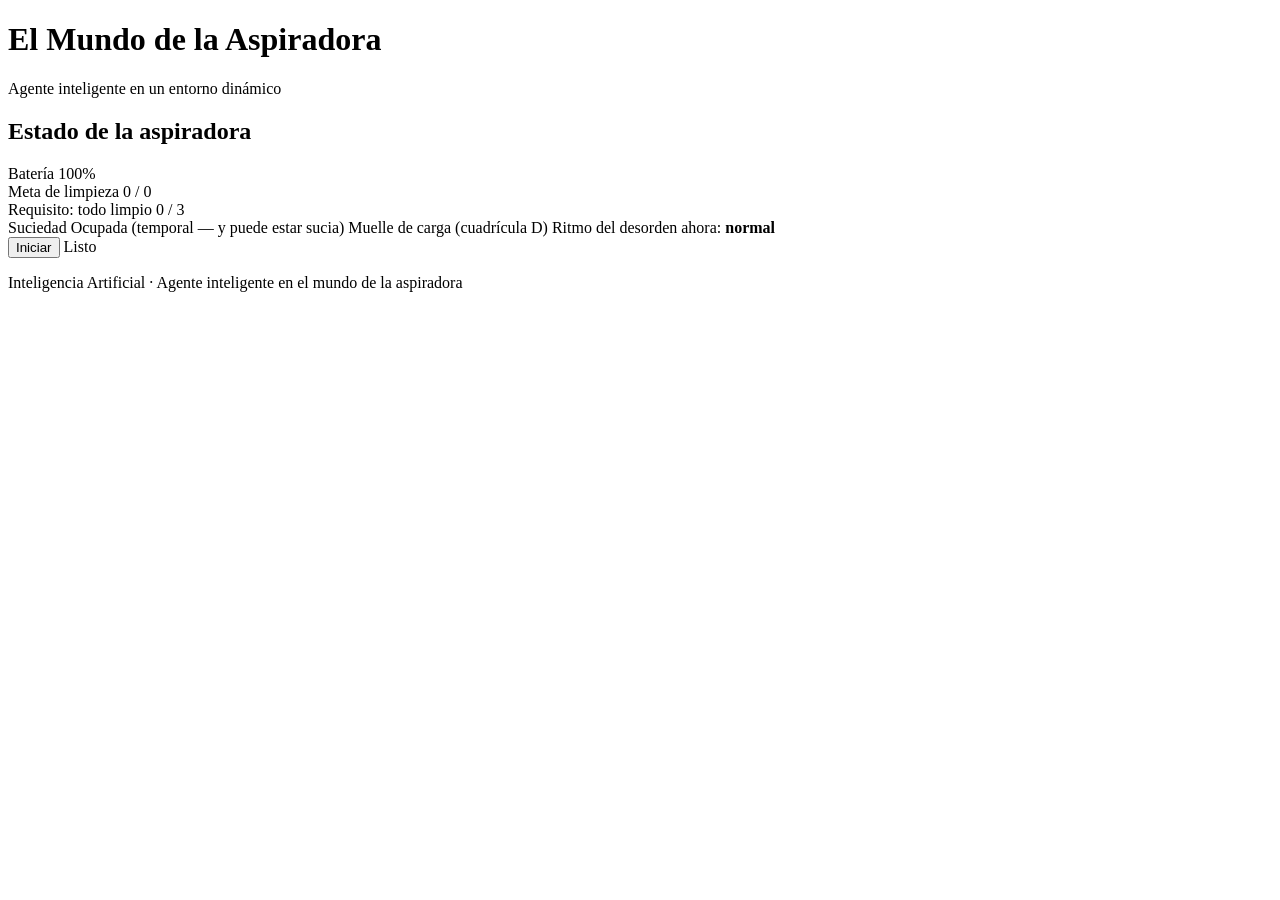
==== index.html @ cfe046f5 "Entrega final Listo para la entrega" ====
<!DOCTYPE html>
<html lang="es">
<head>
<meta charset="utf-8">
<meta name="viewport" content="width=device-width, initial-scale=1">
<title>El Mundo de la Aspiradora — Agente Inteligente</title>
<link rel="stylesheet" href="css/estilos.css">
</head>
<body>

<header class="cabecera">
  <h1>El Mundo de la Aspiradora</h1>
  <p>Agente inteligente en un entorno din&aacute;mico</p>
</header>

<!-- ----------------------------------------------------------------- -->
<!-- Vista principal: solo el escenario y el bot&oacute;n de iniciar    -->
<!-- ----------------------------------------------------------------- -->
<section class="escena">
  <div class="mundo" id="mundo"><!-- generado por js/ui.js --></div>

  <div class="tarjeta">
    <h2>Estado de la aspiradora</h2>

    <div class="barras">
      <div class="barra-bloque">
        <div class="barra-titulo">
          <span>Bater&iacute;a</span>
          <span id="bateriaTexto">100%</span>
        </div>
        <div class="barra"><div class="relleno bateria" id="bateriaBarra"></div></div>
      </div>
      <div class="barra-bloque">
        <div class="barra-titulo">
          <span>Meta de limpieza</span>
          <span id="metaTexto">0 / 0</span>
        </div>
        <div class="barra"><div class="relleno meta" id="metaBarra"></div></div>
      </div>
      <div class="barra-bloque">
        <div class="barra-titulo">
          <span>Requisito: todo limpio</span>
          <span id="limpiasTexto">0 / 3</span>
        </div>
        <div class="barra"><div class="relleno limpias" id="limpiasBarra"></div></div>
      </div>
    </div>

    <div class="leyenda">
      <span><i class="punto sucio"></i> Suciedad</span>
      <span><i class="punto ocupado"></i> Ocupada (temporal &mdash; y puede estar sucia)</span>
      <span><i class="punto muelle"></i> Muelle de carga (cuadr&iacute;cula D)</span>
      <span class="ritmo-actual">Ritmo del desorden ahora: <b id="ritmoActual">normal</b></span>
    </div>
  </div>

  <div class="mandos">
    <button id="btnIniciar" class="principal grande" type="button">Iniciar</button>
    <span class="etiqueta-estado" id="etiquetaEstado">Listo</span>
  </div>

  <p class="resultado-escena" id="resultadoEscena"></p>
</section>

<!--
  Los ajustes, las metricas y la tabla de percepciones siguen aqui, pero
  ocultos: la pantalla de uso es solo el escenario y el boton. Los valores
  configurables que pide el enunciado se leen de estos controles, asi que no
  se borran; para volver a mostrarlos basta con quitar el atributo hidden.
-->
<main class="disposicion" id="detalles" hidden>

  <!-- ------------------------------------------------------------- -->
  <!-- Panel de configuracion                                         -->
  <!-- ------------------------------------------------------------- -->
  <section class="panel" aria-label="Configuraci&oacute;n">

    <h2>Configuraci&oacute;n</h2>
    <p class="ayuda">El bot&oacute;n <b>Iniciar</b> sortea siempre un escenario nuevo. Estos ajustes sirven para fijar un caso concreto y estudiarlo.</p>

    <div class="campo">
      <label for="inicio">a) Localizaci&oacute;n inicial de la aspiradora</label>
      <select id="inicio">
        <option value="aleatoria" selected>Aleatoria</option>
        <option value="A">Cuadr&iacute;cula A</option>
        <option value="B">Cuadr&iacute;cula B</option>
        <option value="C">Cuadr&iacute;cula C</option>
      </select>
    </div>

    <div class="campo">
      <label for="suciedad">b) Suciedad inicial</label>
      <select id="suciedad">
        <option value="aleatoria" selected>Aleatoria</option>
        <option value="todas">Las tres cuadr&iacute;culas</option>
        <option value="dos">Dos cuadr&iacute;culas</option>
        <option value="una">Una sola cuadr&iacute;cula</option>
        <option value="ninguna">Ninguna</option>
      </select>
    </div>

    <div class="campo">
      <label for="intentos">c) Intentos sin encontrar suciedad para finalizar</label>
      <div class="fila-rango">
        <input type="range" id="intentos" min="1" max="25" value="16">
        <output id="intentosValor">16</output>
      </div>
    </div>

    <div class="campo">
      <label for="plano">Distribuci&oacute;n de las cuadr&iacute;culas</label>
      <select id="plano">
        <option value="aleatorio" selected>Aleatoria &mdash; se sortea en cada corrida</option>
        <option value="fijo">Fija &mdash; A, B, C con D encima de B</option>
      </select>
      <p class="ayuda">Se barajan las tres habitaciones y se sortea de cu&aacute;l cuelga el muelle. As&iacute; el agente no puede dar por sabido el plano: tiene que orientarse en el que le toque.</p>
    </div>

    <div class="campo">
      <label for="obstaculo">Cuadr&iacute;cula ocupada (obst&aacute;culo)</label>
      <select id="obstaculo">
        <option value="aleatorio" selected>Aleatoria &mdash; puede no haber ninguna</option>
        <option value="aleatorio-siempre">Aleatoria &mdash; siempre hay una</option>
        <option value="ninguno">Ninguna</option>
        <option value="A">Fija en A</option>
        <option value="B">Fija en B</option>
        <option value="C">Fija en C</option>
      </select>
      <p class="ayuda">Bloquea el paso: la aspiradora choca y no puede cruzarla. Que est&eacute; ocupada <b>no significa que est&eacute; limpia</b> &mdash; la suciedad sigue ah&iacute;, y puede ensuciarse m&aacute;s mientras tanto.</p>
    </div>

    <div class="campo">
      <label for="duracionBloqueo">Duraci&oacute;n del bloqueo</label>
      <select id="duracionBloqueo">
        <option value="temporal" selected>Temporal &mdash; dura un tiempo aleatorio</option>
        <option value="permanente">Permanente &mdash; no se levanta nunca</option>
      </select>
      <p class="ayuda">El bloqueo no est&aacute; todo el tiempo: dura entre 4 y 12 pasos, se libera, y m&aacute;s adelante puede volver a surgir en otra cuadr&iacute;cula.</p>
    </div>

    <div class="campo">
      <label for="ritmo">Ritmo al que aparece basura</label>
      <select id="ritmo">
        <option value="baja">Poco desorden</option>
        <option value="media" selected>Desorden normal</option>
        <option value="alta">Mucho desorden</option>
        <option value="nunca">Ninguno &mdash; entorno est&aacute;tico</option>
      </select>
      <p class="ayuda">No es una cadencia fija: el mundo va por <b>rachas y calmas</b>, y esto es solo la media alrededor de la que oscila. Limpiar una cuadr&iacute;cula no la deja limpia para siempre.</p>
    </div>

    <div class="campo">
      <label for="meta">Meta de limpieza</label>
      <select id="meta">
        <option value="aleatoria" selected>Aleatoria (entre 5 y 12)</option>
        <option value="4">4 unidades</option>
        <option value="6">6 unidades</option>
        <option value="8">8 unidades</option>
        <option value="12">12 unidades</option>
      </select>
      <p class="ayuda">Es la carga de trabajo de la sesi&oacute;n. Cumplida la meta deja de aparecer desorden, y el agente da una ronda final: solo se recoge cuando adem&aacute;s ha comprobado que <b>A, B y C est&aacute;n limpias a la vez</b>.</p>
    </div>

    <div class="campo">
      <label for="velocidad">Velocidad de la simulaci&oacute;n</label>
      <div class="fila-rango">
        <input type="range" id="velocidad" min="60" max="1400" step="20" value="500">
        <output id="velocidadValor">500 ms</output>
      </div>
    </div>

    <div class="botones">
      <button id="btnNuevo" class="secundario" type="button">Nuevo mundo</button>
      <button id="btnPaso" class="secundario" type="button">Paso a paso</button>
      <button id="btnReiniciar" class="secundario" type="button">Reiniciar</button>
      <button id="btnEjecutar" class="secundario" type="button">Ejecutar este</button>
    </div>

    <p class="semilla">Semilla del escenario: <code id="semilla">—</code></p>
  </section>

  <!-- ------------------------------------------------------------- -->
  <!-- Escenario y resultados                                         -->
  <!-- ------------------------------------------------------------- -->
  <section class="escenario">

    <div class="tarjeta" id="tarjetaResultado" hidden>
      <h2 id="tituloResultado">—</h2>
      <p id="detalleResultado">—</p>
    </div>

    <div class="tarjeta">
      <h2>Medida de rendimiento</h2>
      <p class="ayuda formula">
        Un punto por cada cuadr&iacute;cula que est&eacute; limpia en cada uno de los
        <b id="horizonteTexto">60</b> pasos de tiempo evaluados, menos 1 punto por cada movimiento.
        En un entorno din&aacute;mico esto no premia <i>haber limpiado</i> una vez, sino
        <b>mantener limpio</b> el espacio a lo largo del tiempo.
      </p>
      <div class="marcadores">
        <div class="marcador destacado">
          <span class="valor" id="mRendimiento">0</span>
          <span class="nombre">Rendimiento</span>
        </div>
        <div class="marcador">
          <span class="valor" id="mPasos">0</span>
          <span class="nombre">Pasos</span>
        </div>
        <div class="marcador">
          <span class="valor" id="mAspirados">0</span>
          <span class="nombre">Aspirados</span>
        </div>
        <div class="marcador">
          <span class="valor" id="mMovimientos">0</span>
          <span class="nombre">Movimientos</span>
        </div>
        <div class="marcador">
          <span class="valor" id="mChoques">0</span>
          <span class="nombre">Choques</span>
        </div>
        <div class="marcador">
          <span class="valor" id="mRecargas">0</span>
          <span class="nombre">Recargas</span>
        </div>
        <div class="marcador">
          <span class="valor" id="mBasura">0</span>
          <span class="nombre">Basura nueva</span>
        </div>
        <div class="marcador">
          <span class="valor" id="mBloqueos">0</span>
          <span class="nombre">Bloqueos</span>
        </div>
        <div class="marcador">
          <span class="valor" id="mLimpias">0/3</span>
          <span class="nombre">Limpias ahora</span>
        </div>
        <div class="marcador">
          <span class="valor" id="mMeta">0</span>
          <span class="nombre">Meta sorteada</span>
        </div>
      </div>
    </div>

    <div class="tarjeta">
      <h2>Secuencia de percepciones</h2>
      <div class="tabla-envoltura">
        <table class="tabla-percepciones">
          <thead>
            <tr>
              <th class="col-paso">#</th>
              <th>Secuencia de percepciones</th>
              <th>Acci&oacute;n</th>
              <th>Efecto en el mundo</th>
            </tr>
          </thead>
          <tbody id="cuerpoTabla">
            <tr class="vacia"><td colspan="4">Pulsa <b>Iniciar</b> para comenzar.</td></tr>
          </tbody>
        </table>
      </div>
    </div>

    <div class="tarjeta">
      <h2>Funci&oacute;n del agente</h2>
      <pre class="codigo">funci&oacute;n AGENTE-ASPIRADORA([localizaci&oacute;n, estado, bater&iacute;a]) devuelve una acci&oacute;n
  si hubo choque entonces invertir el sentido de avance

  si la bater&iacute;a est&aacute; por debajo del umbral entonces
     si est&aacute; en el muelle entonces devolver <i>Cargar</i>
     de otra forma, avanzar hacia el muelle

  si estado = <i>Sucio</i> entonces
     anotar que ya no consta que todo est&eacute; limpio
     devolver <i>Aspirar</i>

  anotar esta habitaci&oacute;n como vista limpia

  si ya aspir&oacute; las unidades de su meta Y le constan limpias A, B y C entonces
     si est&aacute; en el muelle entonces devolver <i>Nada</i>   (el programa finaliza)
     de otra forma, encaminarse al muelle

  si le constan limpias A, B y C Y le falta bater&iacute;a entonces
     encaminarse al muelle y ponerse a <i>Cargar</i>

  si se alcanz&oacute; el n&uacute;mero de intentos sin suciedad entonces devolver <i>Nada</i>

  de otra forma, elegir a d&oacute;nde ir:
     entre las salidas de esta cuadr&iacute;cula, quedarse con las habitaciones que
     NO le constan limpias; si no queda ninguna, con las habitaciones sin m&aacute;s
     (el muelle no se patrulla); descartar deshacer el paso que acaba de dar
     y, entre las que empaten, elegir <b>al azar</b></pre>
      <p class="ayuda">
        El n&uacute;cleo sigue siendo la regla del enunciado &mdash; <i>si la cuadr&iacute;cula est&aacute; sucia, aspirar;
        de otra forma, cambiar de cuadr&iacute;cula</i>. Pero <b>cambiar de cuadr&iacute;cula ya no es rebotar</b> de
        derecha a izquierda: el plano es una T y el agente decide a d&oacute;nde ir con criterio, yendo a por lo
        que no le consta limpio y eligiendo al azar entre lo que le empata, de modo que no recorre siempre
        el mismo circuito. Para volver al muelle calcula el <b>camino m&aacute;s corto</b>, rodeando lo que sabe
        bloqueado; y si no hay forma de rodearlo, se planta delante del obst&aacute;culo a esperar a que se
        levante en vez de rendirse.
      </p>
      <p class="ayuda">
        Todo eso sale de su <b>modelo interno</b>: d&oacute;nde est&aacute; el muelle, cu&aacute;nta bater&iacute;a le queda, cu&aacute;nta
        suciedad lleva aspirada, contra qu&eacute; ha chocado y <b>qu&eacute; habitaciones le constan limpias</b>. Ese
        &uacute;ltimo dato es el que le permite saber si ya puede recogerse: como solo percibe la cuadr&iacute;cula en la
        que est&aacute;, para afirmar que <i>todo</i> qued&oacute; limpio tiene que haberlas visto limpias todas desde la
        &uacute;ltima vez que encontr&oacute; suciedad.
      </p>
    </div>

  </section>
</main>

<footer class="pie">
  Inteligencia Artificial &middot; Agente inteligente en el mundo de la aspiradora
</footer>

<script src="js/mundo.js"></script>
<script src="js/ui.js"></script>
</body>
</html>
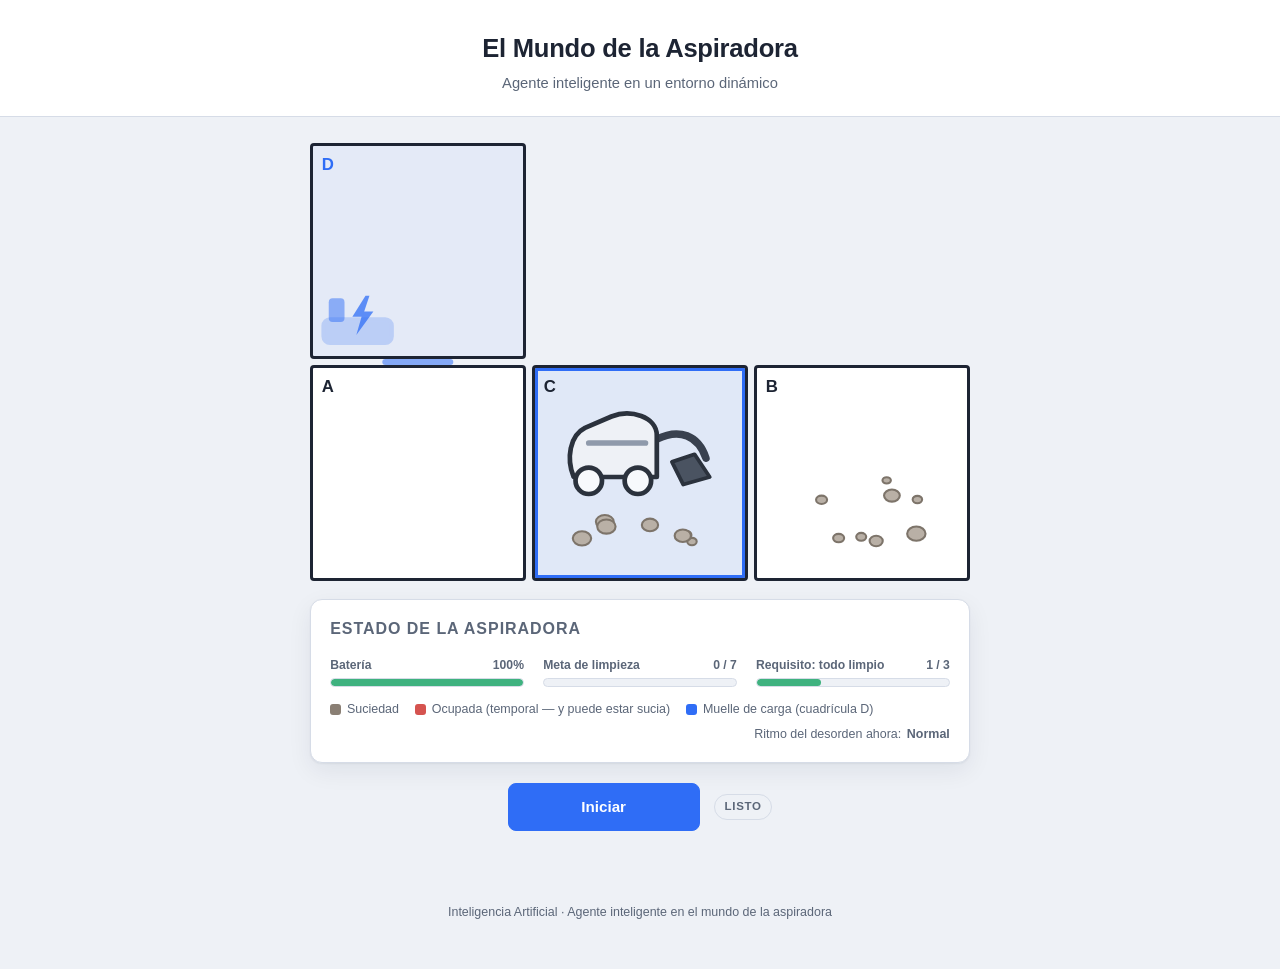
==== commit c993aca2: "Commit final" ====
--- a/index.html
+++ b/index.html
@@ -135,7 +135,7 @@
         <option value="temporal" selected>Temporal &mdash; dura un tiempo aleatorio</option>
         <option value="permanente">Permanente &mdash; no se levanta nunca</option>
       </select>
-      <p class="ayuda">El bloqueo no est&aacute; todo el tiempo: dura entre 4 y 12 pasos, se libera, y m&aacute;s adelante puede volver a surgir en otra cuadr&iacute;cula.</p>
+      <p class="ayuda">El bloqueo no est&aacute; todo el tiempo: dura un n&uacute;mero aleatorio de pasos, se libera, y m&aacute;s adelante puede volver a surgir en otra cuadr&iacute;cula.</p>
     </div>
 
     <div class="campo">
@@ -152,7 +152,7 @@
     <div class="campo">
       <label for="meta">Meta de limpieza</label>
       <select id="meta">
-        <option value="aleatoria" selected>Aleatoria (entre 5 y 12)</option>
+        <option value="aleatoria" selected>Aleatoria</option>
         <option value="4">4 unidades</option>
         <option value="6">6 unidades</option>
         <option value="8">8 unidades</option>
--- a/css/estilos.css
+++ b/css/estilos.css
@@ -0,0 +1,655 @@
+/* estilos.css — Presentacion del simulador del mundo de la aspiradora */
+
+:root {
+  --fondo: #eef1f6;
+  --superficie: #ffffff;
+  --borde: #d6dce7;
+  --texto: #1d2433;
+  --texto-suave: #5b6678;
+  --acento: #2f6df6;
+  --acento-oscuro: #1b4fd0;
+  --sucio: #8a7f74;
+  --limpio: #3fb27f;
+  --ocupado: #d5534f;
+  --sombra: 0 1px 2px rgba(20, 30, 60, .06), 0 8px 24px rgba(20, 30, 60, .07);
+  --radio: 12px;
+}
+
+@media (prefers-color-scheme: dark) {
+  :root {
+    --fondo: #12161f;
+    --superficie: #1a202c;
+    --borde: #2c3444;
+    --texto: #e8ecf4;
+    --texto-suave: #9aa5b8;
+    --acento: #5b8dff;
+    --acento-oscuro: #3f74f0;
+    --sucio: #9d9186;
+    --sombra: 0 1px 2px rgba(0, 0, 0, .3), 0 8px 24px rgba(0, 0, 0, .35);
+  }
+}
+
+* { box-sizing: border-box; }
+
+/* `display: grid` de .disposicion gana al atributo hidden si no se fuerza. */
+[hidden] { display: none !important; }
+
+body {
+  margin: 0;
+  padding: 0 0 3rem;
+  background: var(--fondo);
+  color: var(--texto);
+  font-family: "Segoe UI", Roboto, "Helvetica Neue", Arial, sans-serif;
+  line-height: 1.5;
+}
+
+/* --------------------------------------------------------------- */
+/* Cabecera y estructura                                            */
+/* --------------------------------------------------------------- */
+
+.cabecera {
+  padding: 1.8rem 1.5rem 1.4rem;
+  text-align: center;
+  border-bottom: 1px solid var(--borde);
+  background: var(--superficie);
+}
+
+.cabecera h1 {
+  margin: 0 0 .3rem;
+  font-size: 1.6rem;
+  letter-spacing: -.01em;
+}
+
+.cabecera p {
+  margin: 0;
+  color: var(--texto-suave);
+  font-size: .92rem;
+}
+
+.disposicion {
+  max-width: 1180px;
+  margin: 1.5rem auto 0;
+  padding: 0 1.2rem;
+  display: grid;
+  grid-template-columns: 320px minmax(0, 1fr);
+  gap: 1.2rem;
+  align-items: start;
+}
+
+@media (max-width: 900px) {
+  .disposicion { grid-template-columns: 1fr; }
+}
+
+.panel,
+.tarjeta {
+  background: var(--superficie);
+  border: 1px solid var(--borde);
+  border-radius: var(--radio);
+  box-shadow: var(--sombra);
+  padding: 1.1rem 1.2rem;
+}
+
+.panel { position: sticky; top: 1rem; }
+
+@media (max-width: 900px) {
+  .panel { position: static; }
+}
+
+.escenario { display: grid; gap: 1.2rem; min-width: 0; }
+
+.panel h2,
+.tarjeta h2 {
+  margin: 0 0 .9rem;
+  font-size: 1rem;
+  text-transform: uppercase;
+  letter-spacing: .06em;
+  color: var(--texto-suave);
+}
+
+/* --------------------------------------------------------------- */
+/* Controles                                                        */
+/* --------------------------------------------------------------- */
+
+.campo { margin-bottom: 1.05rem; }
+
+.campo > label {
+  display: block;
+  font-size: .84rem;
+  font-weight: 600;
+  margin-bottom: .35rem;
+}
+
+select,
+input[type="range"] {
+  width: 100%;
+  font: inherit;
+}
+
+select {
+  padding: .45rem .55rem;
+  border-radius: 8px;
+  border: 1px solid var(--borde);
+  background: var(--fondo);
+  color: var(--texto);
+}
+
+.fila-rango {
+  display: flex;
+  align-items: center;
+  gap: .7rem;
+}
+
+.fila-rango output {
+  min-width: 4.2rem;
+  text-align: right;
+  font-variant-numeric: tabular-nums;
+  font-size: .85rem;
+  color: var(--texto-suave);
+}
+
+.ayuda {
+  margin: .4rem 0 0;
+  font-size: .78rem;
+  line-height: 1.45;
+  color: var(--texto-suave);
+}
+
+.botones {
+  display: grid;
+  grid-template-columns: 1fr 1fr;
+  gap: .5rem;
+  margin-top: 1.2rem;
+}
+
+button {
+  font: inherit;
+  font-weight: 600;
+  font-size: .87rem;
+  padding: .55rem .6rem;
+  border-radius: 8px;
+  border: 1px solid var(--borde);
+  background: var(--fondo);
+  color: var(--texto);
+  cursor: pointer;
+  transition: background .15s, border-color .15s, transform .05s;
+}
+
+button:hover:not(:disabled) { border-color: var(--acento); }
+button:active:not(:disabled) { transform: translateY(1px); }
+
+button.principal {
+  background: var(--acento);
+  border-color: var(--acento);
+  color: #fff;
+}
+
+button.principal:hover:not(:disabled) { background: var(--acento-oscuro); }
+
+button:disabled { opacity: .45; cursor: not-allowed; }
+
+button.grande {
+  width: 100%;
+  padding: .7rem;
+  font-size: .95rem;
+  margin-bottom: .1rem;
+}
+
+.semilla {
+  margin: .9rem 0 0;
+  font-size: .75rem;
+  color: var(--texto-suave);
+  text-align: center;
+}
+
+.semilla code {
+  background: var(--fondo);
+  padding: .1rem .35rem;
+  border-radius: 4px;
+}
+
+/* --------------------------------------------------------------- */
+/* Vista principal: solo el escenario y el boton de iniciar         */
+/* --------------------------------------------------------------- */
+
+.escena {
+  max-width: 760px;
+  margin: 1.6rem auto 0;
+  padding: 0 1.2rem;
+  text-align: center;
+}
+
+.mandos {
+  display: flex;
+  align-items: center;
+  justify-content: center;
+  gap: .9rem;
+  margin-top: 1.3rem;
+}
+
+.mandos .grande { width: auto; min-width: 12rem; margin: 0; }
+
+.resultado-escena {
+  margin: 1rem auto 0;
+  max-width: 46rem;
+  min-height: 1.5rem;
+  font-size: .92rem;
+  color: var(--texto-suave);
+}
+
+.resultado-escena.exito { color: var(--limpio); font-weight: 600; }
+.resultado-escena.fallo { color: var(--ocupado); font-weight: 600; }
+
+/* --------------------------------------------------------------- */
+/* El globo de dialogo de la aspiradora                             */
+/* --------------------------------------------------------------- */
+
+.globo {
+  position: absolute;
+  left: 50%;
+  top: 8%;
+  transform: translateX(-50%);
+  z-index: 3;
+  max-width: 92%;
+  padding: .3rem .6rem;
+  border-radius: 10px;
+  background: var(--texto);
+  color: var(--superficie);
+  font-size: .72rem;
+  font-weight: 600;
+  line-height: 1.25;
+  white-space: nowrap;
+  box-shadow: 0 2px 8px rgba(0, 0, 0, .25);
+  animation: aparecer-globo .25s ease-out;
+}
+
+/* La colita que apunta a la aspiradora. */
+.globo::after {
+  content: "";
+  position: absolute;
+  left: 50%;
+  bottom: -5px;
+  transform: translateX(-50%);
+  border-left: 6px solid transparent;
+  border-right: 6px solid transparent;
+  border-top: 6px solid var(--texto);
+}
+
+@keyframes aparecer-globo {
+  from { opacity: 0; transform: translateX(-50%) translateY(4px); }
+  to   { opacity: 1; transform: translateX(-50%) translateY(0); }
+}
+
+.globo.limpiando { background: var(--limpio); }
+.globo.limpiando::after { border-top-color: var(--limpio); }
+.globo.energia   { background: var(--acento); }
+.globo.energia::after   { border-top-color: var(--acento); }
+.globo.choque    { background: var(--ocupado); }
+.globo.choque::after    { border-top-color: var(--ocupado); }
+
+/* --------------------------------------------------------------- */
+/* El mundo                                                         */
+/* --------------------------------------------------------------- */
+
+/*
+ * El plano se sortea en cada corrida y forma una T o una L. Cada cuadricula
+ * se coloca en su fila y columna desde js/ui.js.
+ */
+.mundo {
+  display: grid;
+  grid-template-columns: repeat(3, 1fr);
+  grid-template-rows: repeat(2, auto);
+  gap: 6px;
+  background: transparent;
+}
+
+.escena .mundo { max-width: 660px; margin: 0 auto; }
+
+/* La tarjeta de estado vive ahora en la vista principal, bajo el escenario. */
+.escena .tarjeta {
+  max-width: 660px;
+  margin: 1.1rem auto 0;
+  text-align: left;
+}
+
+.escena .tarjeta .barras { margin-top: 0; }
+
+.celda {
+  position: relative;
+  aspect-ratio: 1 / 1;
+  border: 3px solid var(--texto);
+  border-radius: 4px;
+  background: var(--superficie);
+  display: flex;
+  align-items: center;
+  justify-content: center;
+  transition: background .25s;
+}
+
+/* El paso entre D y B, dibujado como un hueco en la pared que las separa. */
+.celda.muelle-aparte::before {
+  content: "";
+  position: absolute;
+  left: 50%;
+  bottom: -9px;
+  width: 34%;
+  height: 6px;
+  transform: translateX(-50%);
+  background: var(--acento);
+  opacity: .55;
+  border-radius: 3px;
+}
+
+.celda .nombre {
+  position: absolute;
+  top: .4rem;
+  left: .55rem;
+  font-weight: 700;
+  font-size: 1.05rem;
+  color: var(--texto);
+}
+
+.celda.ocupada {
+  background: repeating-linear-gradient(
+    45deg,
+    rgba(213, 83, 79, .10) 0 10px,
+    rgba(213, 83, 79, .22) 10px 20px
+  );
+}
+
+.celda .aviso-ocupada {
+  position: absolute;
+  bottom: .5rem;
+  left: 50%;
+  transform: translateX(-50%);
+  font-size: .66rem;
+  font-weight: 700;
+  letter-spacing: .1em;
+  color: var(--ocupado);
+  white-space: nowrap;
+}
+
+.celda.activa {
+  background: rgba(47, 109, 246, .07);
+  box-shadow: inset 0 0 0 3px var(--acento);
+}
+
+.celda.choque { animation: sacudir .3s; }
+
+@keyframes sacudir {
+  0%, 100% { transform: translateX(0); }
+  25%      { transform: translateX(-5px); }
+  75%      { transform: translateX(5px); }
+}
+
+.lienzo {
+  position: absolute;
+  inset: 0;
+  width: 100%;
+  height: 100%;
+}
+
+.aspiradora {
+  transition: opacity .2s;
+}
+
+.aspiradora.aspirando .cuerpo-aspiradora {
+  animation: vibrar .22s linear infinite;
+}
+
+@keyframes vibrar {
+  0%, 100% { transform: translate(0, 0); }
+  50%      { transform: translate(0, -2px); }
+}
+
+.mota { transition: opacity .35s; }
+
+/* La basura que acaba de aparecer entra con una pequeña animacion. */
+.mota.nueva { animation: brotar .45s ease-out; transform-origin: center; }
+
+@keyframes brotar {
+  0%   { opacity: 0; transform: scale(.2) translateY(-6px); }
+  60%  { opacity: 1; transform: scale(1.25); }
+  100% { opacity: 1; transform: scale(1); }
+}
+
+.muelle .rayo { opacity: .75; }
+.muelle.cargando .rayo { animation: latir .7s ease-in-out infinite; }
+
+@keyframes latir {
+  0%, 100% { opacity: .35; }
+  50%      { opacity: 1; }
+}
+
+.leyenda {
+  display: flex;
+  flex-wrap: wrap;
+  align-items: center;
+  gap: .4rem 1rem;
+  margin-top: .85rem;
+  font-size: .78rem;
+  color: var(--texto-suave);
+}
+
+.leyenda span { display: inline-flex; align-items: center; gap: .35rem; }
+
+.punto {
+  width: .7rem;
+  height: .7rem;
+  border-radius: 3px;
+  display: inline-block;
+}
+
+.punto.sucio   { background: var(--sucio); }
+.punto.limpio  { background: var(--limpio); }
+.punto.ocupado { background: var(--ocupado); }
+.punto.muelle  { background: var(--acento); }
+
+.ritmo-actual { margin-left: auto; }
+.ritmo-actual b { text-transform: capitalize; }
+.ritmo-actual b.racha { color: var(--ocupado); }
+.ritmo-actual b.calma { color: var(--limpio); }
+
+/* La cuadricula D del muelle no es una habitacion: se distingue del resto. */
+.celda.muelle-aparte { background: rgba(47, 109, 246, .05); }
+.celda.muelle-aparte .nombre { color: var(--acento); }
+
+.etiqueta-estado {
+  font-size: .72rem;
+  font-weight: 700;
+  letter-spacing: .06em;
+  text-transform: uppercase;
+  padding: .2rem .6rem;
+  border-radius: 999px;
+  background: var(--fondo);
+  border: 1px solid var(--borde);
+  color: var(--texto-suave);
+  white-space: nowrap;
+}
+
+.etiqueta-estado.corriendo { background: rgba(47, 109, 246, .12); color: var(--acento); border-color: transparent; }
+.etiqueta-estado.exito     { background: rgba(63, 178, 127, .15); color: var(--limpio); border-color: transparent; }
+.etiqueta-estado.fallo     { background: rgba(213, 83, 79, .15);  color: var(--ocupado); border-color: transparent; }
+
+/* --------------------------------------------------------------- */
+/* Barras de bateria y meta                                         */
+/* --------------------------------------------------------------- */
+
+.barras {
+  display: grid;
+  grid-template-columns: repeat(auto-fit, minmax(165px, 1fr));
+  gap: .8rem 1.2rem;
+  margin-top: .9rem;
+}
+
+.barra-titulo {
+  display: flex;
+  justify-content: space-between;
+  font-size: .76rem;
+  font-weight: 600;
+  color: var(--texto-suave);
+  margin-bottom: .25rem;
+}
+
+.barra {
+  height: .55rem;
+  border-radius: 999px;
+  background: var(--fondo);
+  border: 1px solid var(--borde);
+  overflow: hidden;
+}
+
+.relleno {
+  height: 100%;
+  width: 0;
+  border-radius: 999px;
+  transition: width .3s ease, background .3s;
+}
+
+.relleno.bateria { background: var(--limpio); }
+.relleno.bateria.baja { background: var(--ocupado); }
+.relleno.meta { background: var(--acento); }
+.relleno.limpias { background: var(--limpio); }
+
+/* --------------------------------------------------------------- */
+/* Resultado y marcadores                                           */
+/* --------------------------------------------------------------- */
+
+#tarjetaResultado { border-left: 4px solid var(--limpio); }
+#tarjetaResultado.fallo { border-left-color: var(--ocupado); }
+
+#tarjetaResultado h2 {
+  text-transform: none;
+  letter-spacing: 0;
+  font-size: 1.05rem;
+  color: var(--texto);
+  margin-bottom: .3rem;
+}
+
+#detalleResultado { margin: 0; font-size: .88rem; color: var(--texto-suave); }
+
+.formula { margin-bottom: 1rem; }
+
+.marcadores {
+  display: grid;
+  grid-template-columns: repeat(4, minmax(0, 1fr));
+  gap: .6rem;
+}
+
+@media (max-width: 620px) {
+  .marcadores { grid-template-columns: repeat(2, minmax(0, 1fr)); }
+}
+
+.marcador {
+  background: var(--fondo);
+  border: 1px solid var(--borde);
+  border-radius: 10px;
+  padding: .6rem .4rem;
+  text-align: center;
+}
+
+.marcador.destacado {
+  background: rgba(47, 109, 246, .10);
+  border-color: transparent;
+}
+
+.marcador .valor {
+  display: block;
+  font-size: 1.4rem;
+  font-weight: 700;
+  font-variant-numeric: tabular-nums;
+  line-height: 1.2;
+}
+
+.marcador.destacado .valor { color: var(--acento); }
+
+.marcador .nombre {
+  display: block;
+  font-size: .72rem;
+  color: var(--texto-suave);
+  text-transform: uppercase;
+  letter-spacing: .04em;
+}
+
+/* --------------------------------------------------------------- */
+/* Tabla de percepciones                                            */
+/* --------------------------------------------------------------- */
+
+.tabla-envoltura {
+  max-height: 340px;
+  overflow: auto;
+  border: 1px solid var(--borde);
+  border-radius: 8px;
+}
+
+.tabla-percepciones {
+  width: 100%;
+  border-collapse: collapse;
+  font-size: .85rem;
+}
+
+.tabla-percepciones th,
+.tabla-percepciones td {
+  padding: .45rem .7rem;
+  text-align: left;
+  border-bottom: 1px solid var(--borde);
+}
+
+.tabla-percepciones thead th {
+  position: sticky;
+  top: 0;
+  background: var(--superficie);
+  font-size: .74rem;
+  text-transform: uppercase;
+  letter-spacing: .05em;
+  color: var(--texto-suave);
+  z-index: 1;
+}
+
+.tabla-percepciones tbody tr:last-child td { border-bottom: none; }
+.tabla-percepciones tbody tr.reciente { background: rgba(47, 109, 246, .08); }
+.tabla-percepciones tbody tr.vacia td { text-align: center; color: var(--texto-suave); padding: 1.2rem; }
+
+.col-paso { width: 3rem; }
+
+.tabla-percepciones .percepcion { font-family: "Cascadia Mono", Consolas, monospace; }
+
+.accion {
+  font-weight: 600;
+  padding: .1rem .45rem;
+  border-radius: 5px;
+  font-size: .8rem;
+  white-space: nowrap;
+}
+
+.accion.Aspirar    { background: rgba(63, 178, 127, .16); color: var(--limpio); }
+.accion.Izquierda,
+.accion.Derecha,
+.accion.Arriba,
+.accion.Abajo      { background: rgba(47, 109, 246, .14); color: var(--acento); }
+.accion.Cargar     { background: rgba(47, 109, 246, .14); color: var(--acento); }
+.accion.Nada       { background: rgba(120, 130, 150, .18); color: var(--texto-suave); }
+
+.nota { color: var(--texto-suave); font-size: .8rem; }
+.nota.choque { color: var(--ocupado); }
+.nota.aparece { color: var(--sucio); font-weight: 600; }
+.nota.bloqueo { color: var(--ocupado); font-weight: 600; }
+
+.codigo {
+  margin: 0;
+  padding: .8rem .9rem;
+  background: var(--fondo);
+  border: 1px solid var(--borde);
+  border-radius: 8px;
+  font-family: "Cascadia Mono", Consolas, monospace;
+  font-size: .8rem;
+  line-height: 1.6;
+  overflow-x: auto;
+  white-space: pre;
+}
+
+.pie {
+  margin-top: 2rem;
+  text-align: center;
+  font-size: .78rem;
+  color: var(--texto-suave);
+}
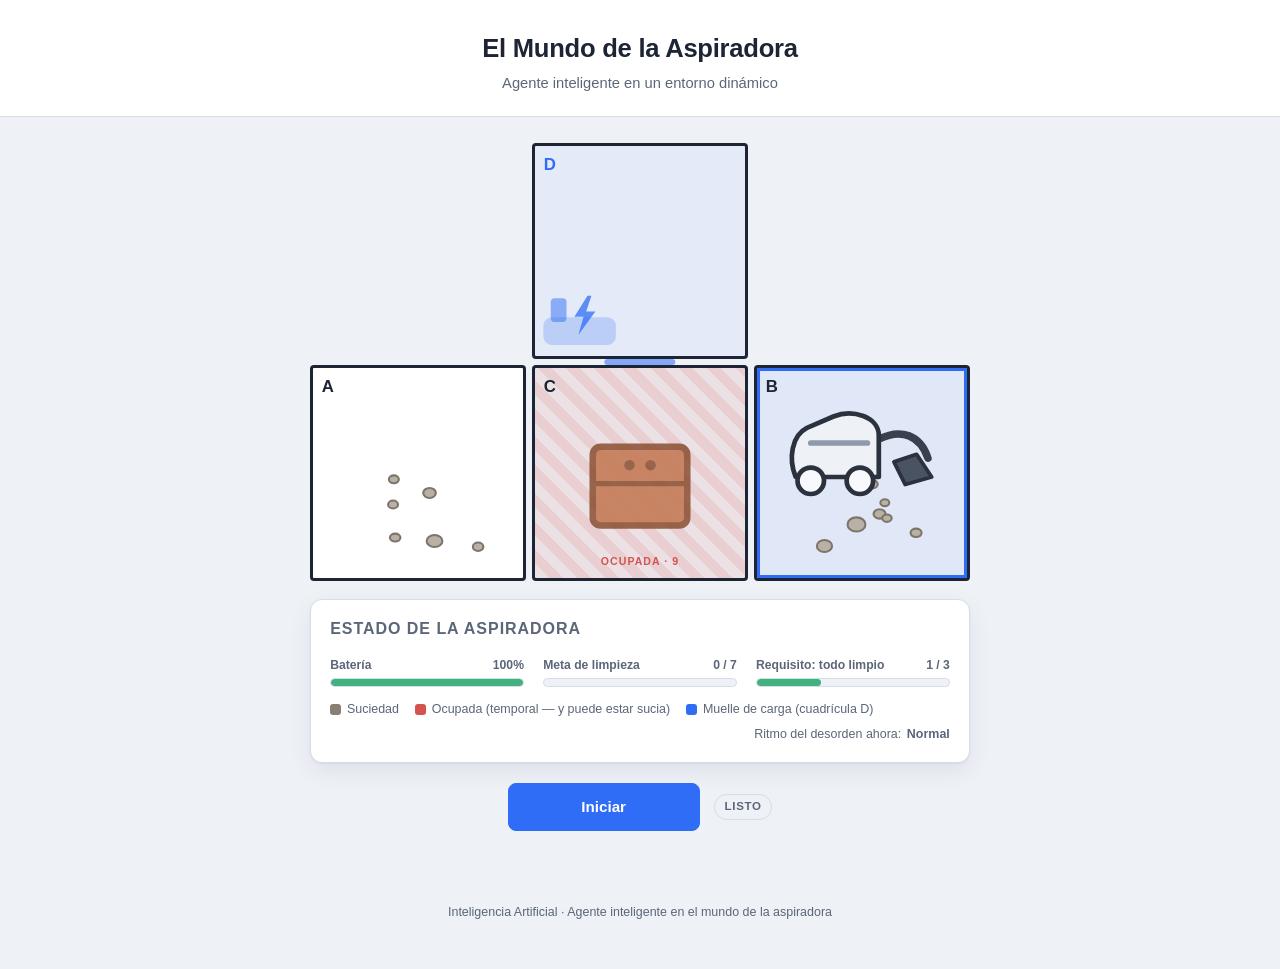
==== commit 3bc33ff9: "Commit final 2" ====
--- a/index.html
+++ b/index.html
@@ -62,12 +62,8 @@
   <p class="resultado-escena" id="resultadoEscena"></p>
 </section>
 
-<!--
-  Los ajustes, las metricas y la tabla de percepciones siguen aqui, pero
-  ocultos: la pantalla de uso es solo el escenario y el boton. Los valores
-  configurables que pide el enunciado se leen de estos controles, asi que no
-  se borran; para volver a mostrarlos basta con quitar el atributo hidden.
--->
+<!-- Ajustes, metricas y tabla de percepciones: ocultos, pero la simulacion
+     lee de aqui los valores configurables. Quitar hidden para mostrarlos. -->
 <main class="disposicion" id="detalles" hidden>
 
   <!-- ------------------------------------------------------------- -->
--- a/css/estilos.css
+++ b/css/estilos.css
@@ -296,10 +296,9 @@
  */
 .mundo {
   display: grid;
-  grid-template-columns: repeat(3, 1fr);
-  grid-template-rows: repeat(2, auto);
   gap: 6px;
   background: transparent;
+  /* Las filas y columnas las fija js/ui.js según el plano que toque. */
 }
 
 .escena .mundo { max-width: 660px; margin: 0 auto; }
